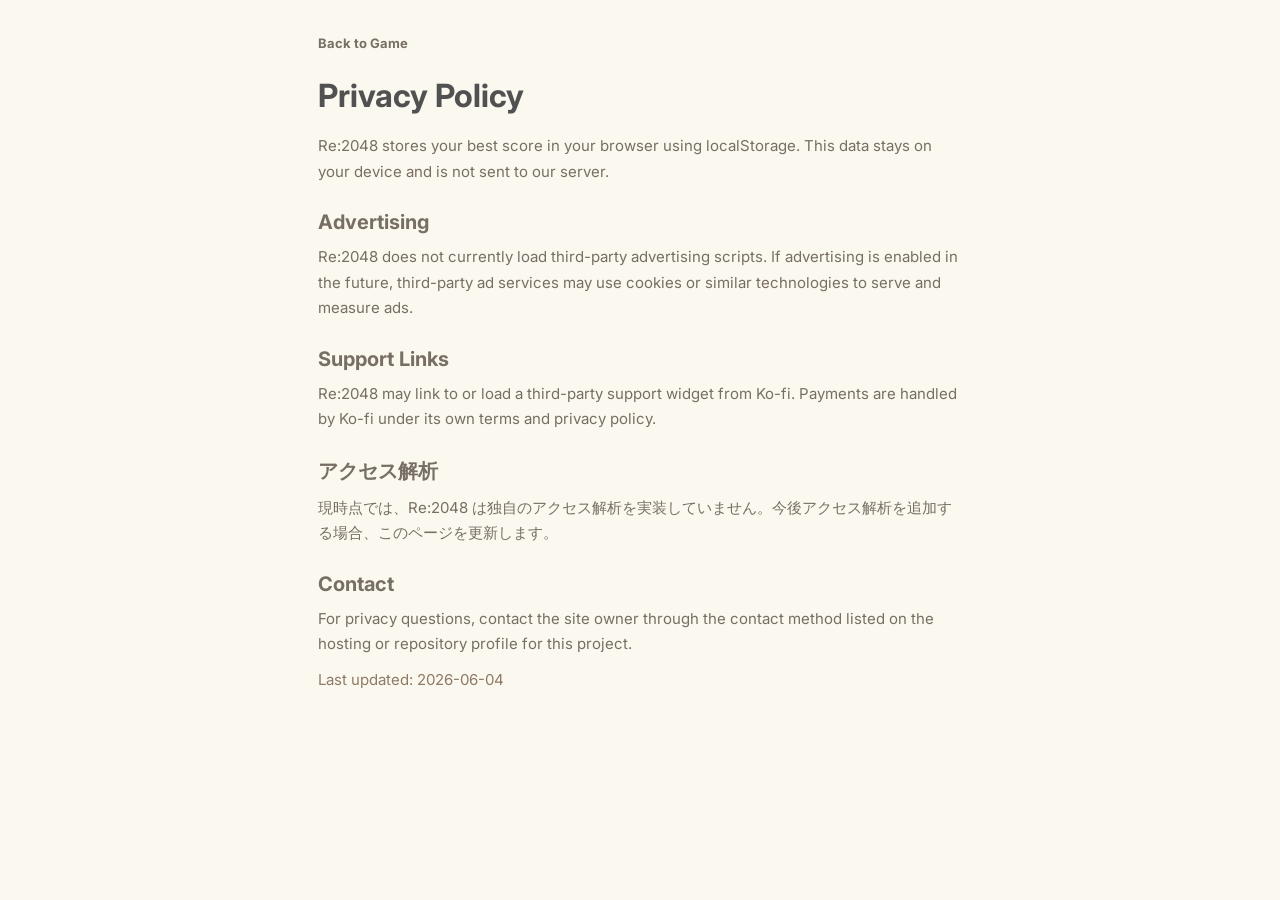
==== privacy.html @ ebddd88d "Add auto mode and Ko-fi support" ====
<!DOCTYPE html>
<html lang="ja">

<head>
  <meta charset="UTF-8">
  <meta name="viewport" content="width=device-width, initial-scale=1.0">
  <meta name="description" content="Privacy policy for Re:2048.">
  <title>Privacy Policy - Re:2048</title>
  <link href="https://fonts.googleapis.com/css2?family=Inter:wght@400;700&display=swap" rel="stylesheet">
  <link rel="stylesheet" href="style.css?v=2">
</head>

<body class="document-page">
  <main class="policy-container">
    <a class="back-link" href="index.html">Back to Game</a>
    <h1>Privacy Policy</h1>
    <p>Re:2048 stores your best score in your browser using localStorage. This data stays on your device and is not sent to our server.</p>

    <h2>Advertising</h2>
    <p>Re:2048 does not currently load third-party advertising scripts. If advertising is enabled in the future, third-party ad services may use cookies or similar technologies to serve and measure ads.</p>

    <h2>Support Links</h2>
    <p>Re:2048 may link to or load a third-party support widget from Ko-fi. Payments are handled by Ko-fi under its own terms and privacy policy.</p>

    <h2>アクセス解析</h2>
    <p>現時点では、Re:2048 は独自のアクセス解析を実装していません。今後アクセス解析を追加する場合、このページを更新します。</p>

    <h2>Contact</h2>
    <p>For privacy questions, contact the site owner through the contact method listed on the hosting or repository profile for this project.</p>

    <p class="policy-updated">Last updated: 2026-06-04</p>
  </main>
</body>

</html>
---- style.css ----
:root {
  --bg-color: #faf8ef;
  --text-color: #776e65;
  --grid-bg: #bbada0;
  --cell-bg: rgba(238, 228, 218, 0.35);

  /* These will be overridden by JS, but we need defaults */
  --base-hue: 200;
  --tile-radius: 6px;
}

* {
  box-sizing: border-box;
}

body {
  margin: 0;
  padding: 0;
  background-color: var(--bg-color);
  color: var(--text-color);
  font-family: "Inter", "Helvetica Neue", Arial, sans-serif;
  touch-action: none;
  /* Prevent scroll on mobile during swipe */
  overflow: hidden;
  /* Prevent bouncing */

  /* Prevent text selection and blue overlay on mobile */
  user-select: none;
  -webkit-user-select: none;
  -webkit-tap-highlight-color: transparent;
  -webkit-touch-callout: none;
}

.container {
  width: 100%;
  max-width: 500px;
  margin: 0 auto;
  padding: 15px;
}

.header {
  display: flex;
  justify-content: space-between;
  align-items: center;
  margin-bottom: 20px;
}

.title {
  font-size: 32px;
  font-weight: 900;
  margin: 0;
  color: #515151;
  padding: 0;
  letter-spacing: 1px;
  text-transform: uppercase;
}

.scores {
  display: flex;
  gap: 10px;
  align-items: center;
}

.score-box {
  background: var(--grid-bg);
  padding: 8px 15px;
  border-radius: 6px;
  color: white;
  text-align: center;
  min-width: 70px;
}

.score-label {
  font-size: 11px;
  text-transform: uppercase;
  font-weight: bold;
  color: #eee4da;
}

.score-value {
  font-size: 20px;
  font-weight: bold;
}

.game-info {
  display: flex;
  justify-content: space-between;
  align-items: center;
  margin-bottom: 20px;
  gap: 12px;
}

.game-actions {
  display: flex;
  gap: 8px;
  align-items: center;
  flex-wrap: wrap;
}

#stage-info {
  margin: 0;
  font-size: 16px;
  font-weight: bold;
}

#current-n {
  color: #f67c5f;
  font-size: 24px;
}

button {
  background: #8f7a66;
  color: white;
  border: none;
  border-radius: 6px;
  padding: 10px 15px;
  font-size: 14px;
  font-weight: bold;
  cursor: pointer;
  outline: none;
  transition: background 0.2s;
}

button:hover {
  background: #9f8b77;
}

.auto-btn {
  background: #515151;
  width: 42px;
  height: 38px;
  display: inline-flex;
  align-items: center;
  justify-content: center;
  padding: 0;
}

.auto-btn:hover,
.auto-btn-active {
  background: #f67c5f;
}

.auto-icon {
  width: 21px;
  height: 18px;
  display: block;
}

.auto-stop-text {
  display: none;
  font-size: 12px;
  line-height: 1;
}

.auto-btn-active {
  width: 54px;
}

.auto-btn-active .auto-icon {
  display: none;
}

.auto-btn-active .auto-stop-text {
  display: inline;
}

.game-container {
  position: relative;
  background: var(--grid-bg);
  border-radius: 10px;
  padding: 10px;
  width: 100%;
  aspect-ratio: 1;
  /* Make it a square */
}

.support-panel {
  width: 100%;
  margin: 14px 0 0;
  padding: 12px 0 0;
  border-top: 1px solid rgba(143, 122, 102, 0.22);
}

.kofi-panel {
  display: flex;
  align-items: center;
  justify-content: flex-start;
}

.grid-container {
  display: grid;
  grid-template-columns: repeat(4, 1fr);
  grid-template-rows: repeat(4, 1fr);
  gap: 10px;
  width: 100%;
  height: 100%;
}

.grid-cell {
  background: var(--cell-bg);
  border-radius: var(--tile-radius);
}

.tile-container {
  position: absolute;
  top: 10px;
  left: 10px;
  right: 10px;
  bottom: 10px;
  pointer-events: none;
}

.tile {
  position: absolute;
  display: flex;
  justify-content: center;
  align-items: center;
  width: calc(25% - 7.5px);
  /* (100% - 3*gap) / 4 */
  height: calc(25% - 7.5px);
  background: #eee4da;
  border-radius: var(--tile-radius);
  font-weight: bold;
  font-size: 35px;
  color: #776e65;
  /* Smooth movement transition */
  transition: top 0.15s cubic-bezier(0.165, 0.84, 0.44, 1),
    left 0.15s cubic-bezier(0.165, 0.84, 0.44, 1),
    background-color 0.1s ease,
    transform 0.1s ease;
  box-shadow: 0 4px 6px rgba(0, 0, 0, 0.1);
  z-index: 10;
}

/* Base tile animation */
@keyframes appear {
  0% {
    transform: scale(0);
  }

  100% {
    transform: scale(1);
  }
}

@keyframes pop {
  0% {
    transform: scale(1);
  }

  50% {
    transform: scale(1.2);
  }

  100% {
    transform: scale(1);
  }
}

.tile-new {
  animation: appear 0.2s ease-in-out;
}

.tile-merged {
  animation: pop 0.2s ease-in-out;
  z-index: 20;
}

.game-message {
  display: none;
  position: absolute;
  top: 0;
  left: 0;
  right: 0;
  bottom: 0;
  background: rgba(238, 228, 218, 0.73);
  z-index: 100;
  flex-direction: column;
  justify-content: center;
  align-items: center;
  border-radius: 10px;
  animation: fade-in 0.8s ease;
}

.game-message p {
  font-size: 40px;
  font-weight: bold;
  color: #776e65;
  margin-bottom: 20px;
}

@keyframes fade-in {
  0% {
    opacity: 0;
  }

  100% {
    opacity: 1;
  }
}

.help-btn {
  background: #bbada0;
  color: white;
  width: 30px;
  height: 30px;
  border-radius: 50%;
  display: flex;
  justify-content: center;
  align-items: center;
  font-weight: bold;
  font-size: 18px;
  margin-left: 5px;
}

/* Modal Styling */
.modal {
  display: none;
  position: fixed;
  z-index: 1000;
  left: 0;
  top: 0;
  width: 100%;
  height: 100vh;
  height: 100dvh;
  padding: 18px;
  background-color: rgba(0, 0, 0, 0.5);
  backdrop-filter: blur(4px);
  animation: fadeIn 0.3s ease;
  overflow-y: auto;
  overscroll-behavior: contain;
}

.modal-content {
  background-color: var(--bg-color);
  margin: 0 auto;
  padding: 30px;
  border-radius: 15px;
  width: 90%;
  max-width: 450px;
  position: relative;
  box-shadow: 0 10px 30px rgba(0, 0, 0, 0.2);
  max-height: calc(100vh - 36px);
  max-height: calc(100dvh - 36px);
  overflow-y: auto;
  -webkit-overflow-scrolling: touch;
}

.close-btn {
  position: absolute;
  right: 20px;
  top: 15px;
  font-size: 28px;
  font-weight: bold;
  cursor: pointer;
  color: #776e65;
}

.modal h2 {
  font-size: 20px;
  margin-bottom: 15px;
  color: #776e65;
  border-left: 4px solid #8f7a66;
  padding-left: 10px;
}

.modal h3 {
  font-size: 14px;
  margin: 10px 0 5px;
  color: #8f7a66;
}

.help-section p {
  font-size: 14px;
  line-height: 1.6;
  margin: 5px 0;
}

.help-section ol {
  font-size: 14px;
  padding-left: 20px;
  margin: 10px 0;
}

.modal hr {
  border: none;
  border-top: 1px solid #d8d4d0;
  margin: 20px 0;
}

.site-footer {
  margin-top: 10px;
  text-align: left;
}

.site-footer a {
  color: rgba(119, 110, 101, 0.62);
  font-size: 11px;
  font-weight: 400;
  text-decoration: none;
}

.back-link {
  color: #776e65;
  font-size: 13px;
  font-weight: 700;
  text-decoration: none;
}

.site-footer a:hover,
.back-link:hover {
  text-decoration: underline;
}

.document-page {
  overflow: auto;
  touch-action: auto;
  user-select: text;
  -webkit-user-select: text;
}

.policy-container {
  width: 100%;
  max-width: 680px;
  margin: 0 auto;
  padding: 32px 18px 48px;
}

.policy-container h1 {
  margin: 24px 0 18px;
  color: #515151;
  font-size: 32px;
}

.policy-container h2 {
  margin: 26px 0 8px;
  color: #776e65;
  font-size: 20px;
}

.policy-container p {
  margin: 10px 0;
  font-size: 15px;
  line-height: 1.7;
}

.policy-updated {
  color: #8f7a66;
  font-size: 13px;
}

@keyframes fadeIn {
  from {
    opacity: 0;
  }

  to {
    opacity: 1;
  }
}

@media screen and (max-width: 500px) {
  .title {
    font-size: 28px;
  }

  .game-info {
    flex-direction: column;
    align-items: flex-start;
    gap: 15px;
  }

  .tile {
    font-size: 28px;
  }

  .modal-content {
    padding: 20px;
    width: 100%;
    max-height: calc(100vh - 24px);
    max-height: calc(100dvh - 24px);
  }

}
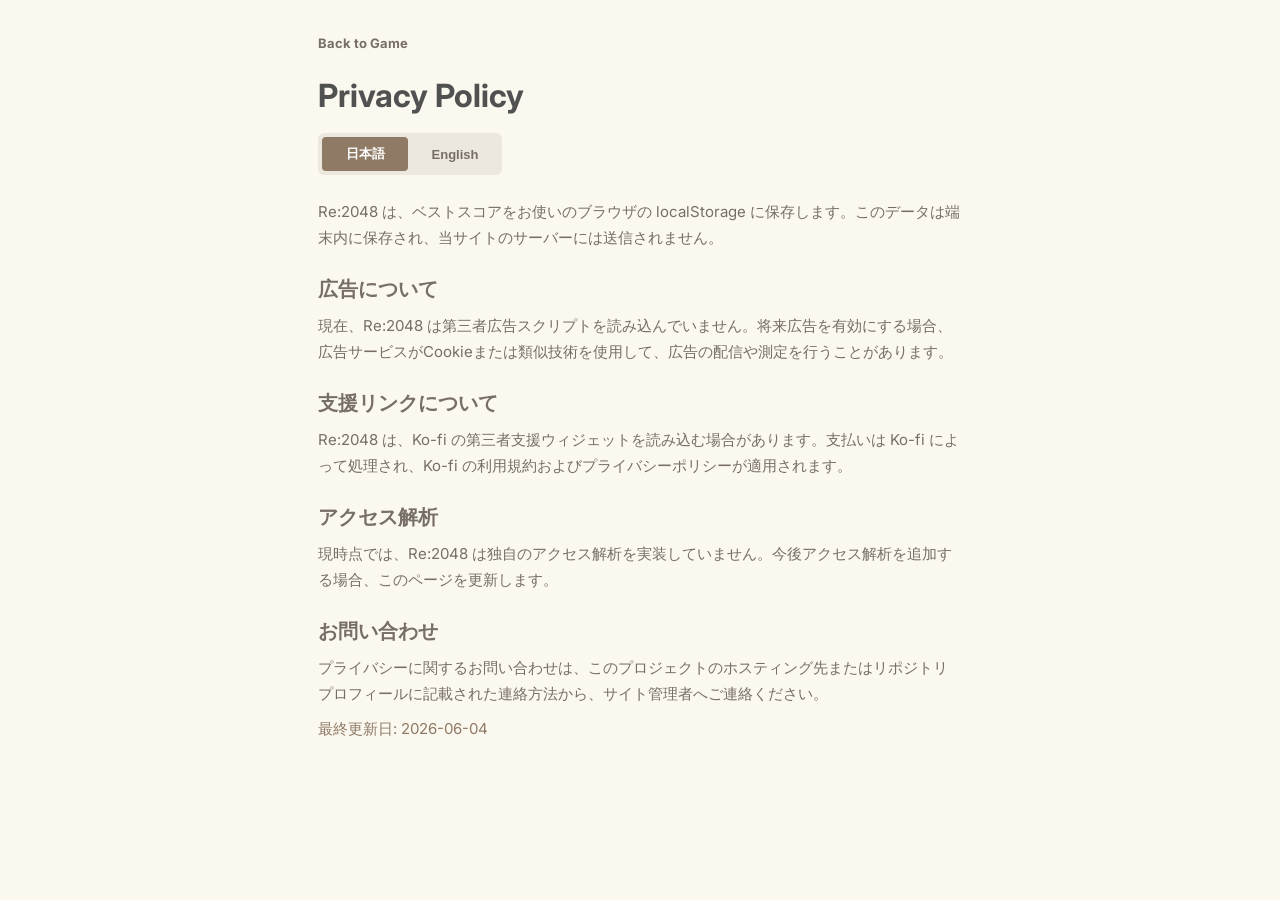
==== commit 7349d5be: "Add bilingual privacy policy toggle" ====
--- a/privacy.html
+++ b/privacy.html
@@ -7,29 +7,77 @@
   <meta name="description" content="Privacy policy for Re:2048.">
   <title>Privacy Policy - Re:2048</title>
   <link href="https://fonts.googleapis.com/css2?family=Inter:wght@400;700&display=swap" rel="stylesheet">
-  <link rel="stylesheet" href="style.css?v=2">
+  <link rel="stylesheet" href="style.css?v=5">
 </head>
 
 <body class="document-page">
   <main class="policy-container">
     <a class="back-link" href="index.html">Back to Game</a>
     <h1>Privacy Policy</h1>
-    <p>Re:2048 stores your best score in your browser using localStorage. This data stays on your device and is not sent to our server.</p>
 
-    <h2>Advertising</h2>
-    <p>Re:2048 does not currently load third-party advertising scripts. If advertising is enabled in the future, third-party ad services may use cookies or similar technologies to serve and measure ads.</p>
+    <div class="language-switch" role="tablist" aria-label="Privacy policy language">
+      <button class="language-button language-button-active" type="button" data-policy-lang="ja" role="tab" aria-selected="true" aria-controls="policy-ja">日本語</button>
+      <button class="language-button" type="button" data-policy-lang="en" role="tab" aria-selected="false" aria-controls="policy-en">English</button>
+    </div>
 
-    <h2>Support Links</h2>
-    <p>Re:2048 may link to or load a third-party support widget from Ko-fi. Payments are handled by Ko-fi under its own terms and privacy policy.</p>
+    <section class="policy-language" id="policy-ja" data-policy-panel="ja" role="tabpanel">
+      <p>Re:2048 は、ベストスコアをお使いのブラウザの localStorage に保存します。このデータは端末内に保存され、当サイトのサーバーには送信されません。</p>
 
-    <h2>アクセス解析</h2>
-    <p>現時点では、Re:2048 は独自のアクセス解析を実装していません。今後アクセス解析を追加する場合、このページを更新します。</p>
+      <h2>広告について</h2>
+      <p>現在、Re:2048 は第三者広告スクリプトを読み込んでいません。将来広告を有効にする場合、広告サービスがCookieまたは類似技術を使用して、広告の配信や測定を行うことがあります。</p>
 
-    <h2>Contact</h2>
-    <p>For privacy questions, contact the site owner through the contact method listed on the hosting or repository profile for this project.</p>
+      <h2>支援リンクについて</h2>
+      <p>Re:2048 は、Ko-fi の第三者支援ウィジェットを読み込む場合があります。支払いは Ko-fi によって処理され、Ko-fi の利用規約およびプライバシーポリシーが適用されます。</p>
 
-    <p class="policy-updated">Last updated: 2026-06-04</p>
+      <h2>アクセス解析</h2>
+      <p>現時点では、Re:2048 は独自のアクセス解析を実装していません。今後アクセス解析を追加する場合、このページを更新します。</p>
+
+      <h2>お問い合わせ</h2>
+      <p>プライバシーに関するお問い合わせは、このプロジェクトのホスティング先またはリポジトリプロフィールに記載された連絡方法から、サイト管理者へご連絡ください。</p>
+
+      <p class="policy-updated">最終更新日: 2026-06-04</p>
+    </section>
+
+    <section class="policy-language" id="policy-en" data-policy-panel="en" role="tabpanel" hidden>
+      <p>Re:2048 stores your best score in your browser using localStorage. This data stays on your device and is not sent to our server.</p>
+
+      <h2>Advertising</h2>
+      <p>Re:2048 does not currently load third-party advertising scripts. If advertising is enabled in the future, third-party ad services may use cookies or similar technologies to serve and measure ads.</p>
+
+      <h2>Support Links</h2>
+      <p>Re:2048 may link to or load a third-party support widget from Ko-fi. Payments are handled by Ko-fi under its own terms and privacy policy.</p>
+
+      <h2>Analytics</h2>
+      <p>Re:2048 does not currently implement its own analytics. If analytics are added in the future, this page will be updated.</p>
+
+      <h2>Contact</h2>
+      <p>For privacy questions, contact the site owner through the contact method listed on the hosting or repository profile for this project.</p>
+
+      <p class="policy-updated">Last updated: 2026-06-04</p>
+    </section>
   </main>
+
+  <script>
+    const languageButtons = document.querySelectorAll('[data-policy-lang]');
+    const languagePanels = document.querySelectorAll('[data-policy-panel]');
+
+    languageButtons.forEach(button => {
+      button.addEventListener('click', () => {
+        const activeLanguage = button.dataset.policyLang;
+        document.documentElement.lang = activeLanguage;
+
+        languageButtons.forEach(item => {
+          const isActive = item.dataset.policyLang === activeLanguage;
+          item.classList.toggle('language-button-active', isActive);
+          item.setAttribute('aria-selected', String(isActive));
+        });
+
+        languagePanels.forEach(panel => {
+          panel.hidden = panel.dataset.policyPanel !== activeLanguage;
+        });
+      });
+    });
+  </script>
 </body>
 
 </html>
--- a/style.css
+++ b/style.css
@@ -432,6 +432,34 @@
   font-size: 32px;
 }
 
+.language-switch {
+  display: inline-flex;
+  gap: 4px;
+  margin: 0 0 14px;
+  padding: 4px;
+  background: rgba(187, 173, 160, 0.22);
+  border-radius: 6px;
+}
+
+.language-button {
+  min-width: 86px;
+  padding: 8px 12px;
+  background: transparent;
+  color: #776e65;
+  font-size: 13px;
+  border-radius: 4px;
+}
+
+.language-button:hover,
+.language-button-active {
+  background: #8f7a66;
+  color: #fff;
+}
+
+.policy-language[hidden] {
+  display: none;
+}
+
 .policy-container h2 {
   margin: 26px 0 8px;
   color: #776e65;
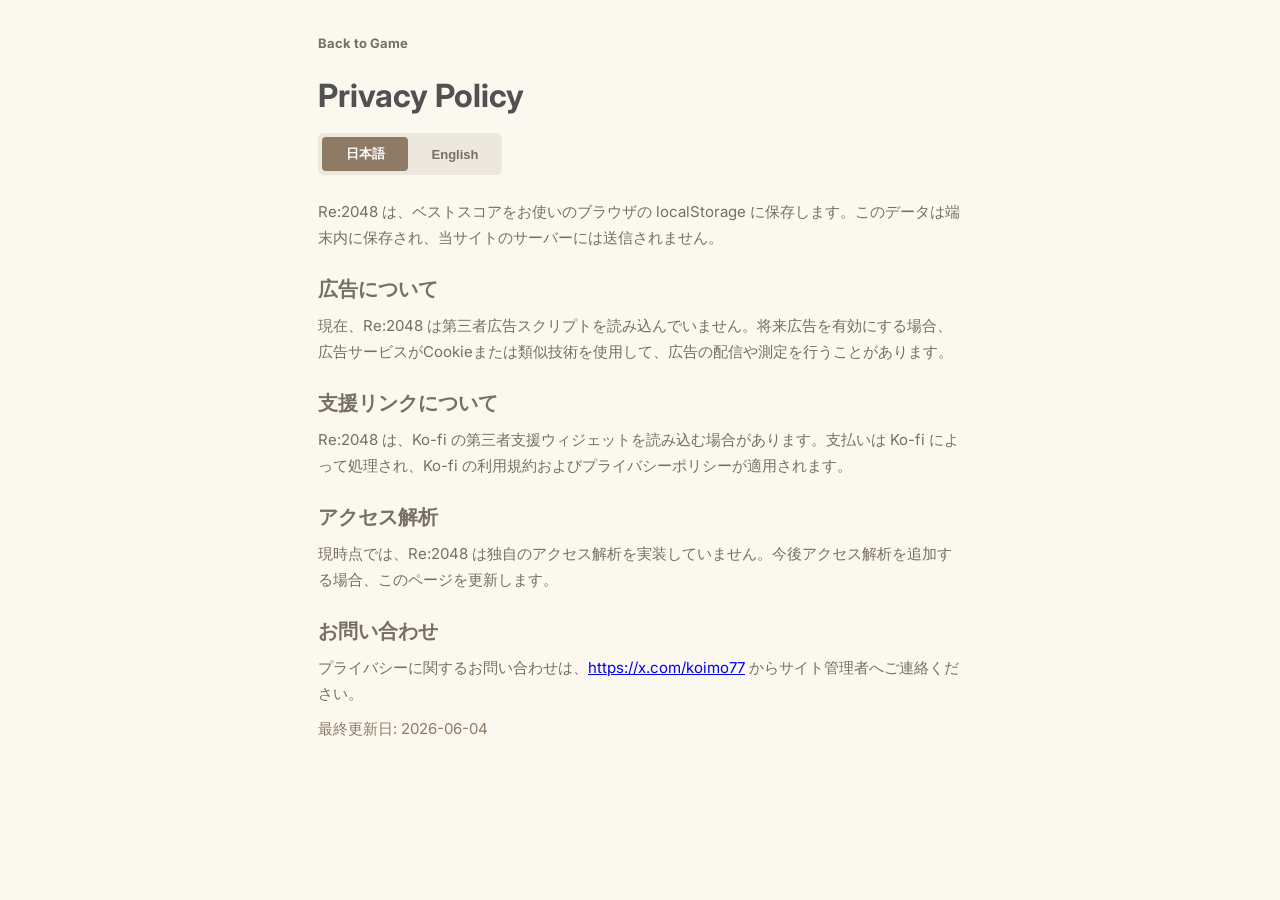
==== commit e16ae1bb: "Update privacy.html" ====
--- a/privacy.html
+++ b/privacy.html
@@ -33,7 +33,7 @@
       <p>現時点では、Re:2048 は独自のアクセス解析を実装していません。今後アクセス解析を追加する場合、このページを更新します。</p>
 
       <h2>お問い合わせ</h2>
-      <p>プライバシーに関するお問い合わせは、このプロジェクトのホスティング先またはリポジトリプロフィールに記載された連絡方法から、サイト管理者へご連絡ください。</p>
+      <p>プライバシーに関するお問い合わせは、<a href="https://x.com/koimo77" target="_blank" rel="noopener noreferrer">https://x.com/koimo77</a> からサイト管理者へご連絡ください。</p>
 
       <p class="policy-updated">最終更新日: 2026-06-04</p>
     </section>
@@ -51,7 +51,7 @@
       <p>Re:2048 does not currently implement its own analytics. If analytics are added in the future, this page will be updated.</p>
 
       <h2>Contact</h2>
-      <p>For privacy questions, contact the site owner through the contact method listed on the hosting or repository profile for this project.</p>
+      <p>For privacy questions, contact the site owner at <a href="https://x.com/koimo77" target="_blank" rel="noopener noreferrer">https://x.com/koimo77</a>.</p>
 
       <p class="policy-updated">Last updated: 2026-06-04</p>
     </section>
